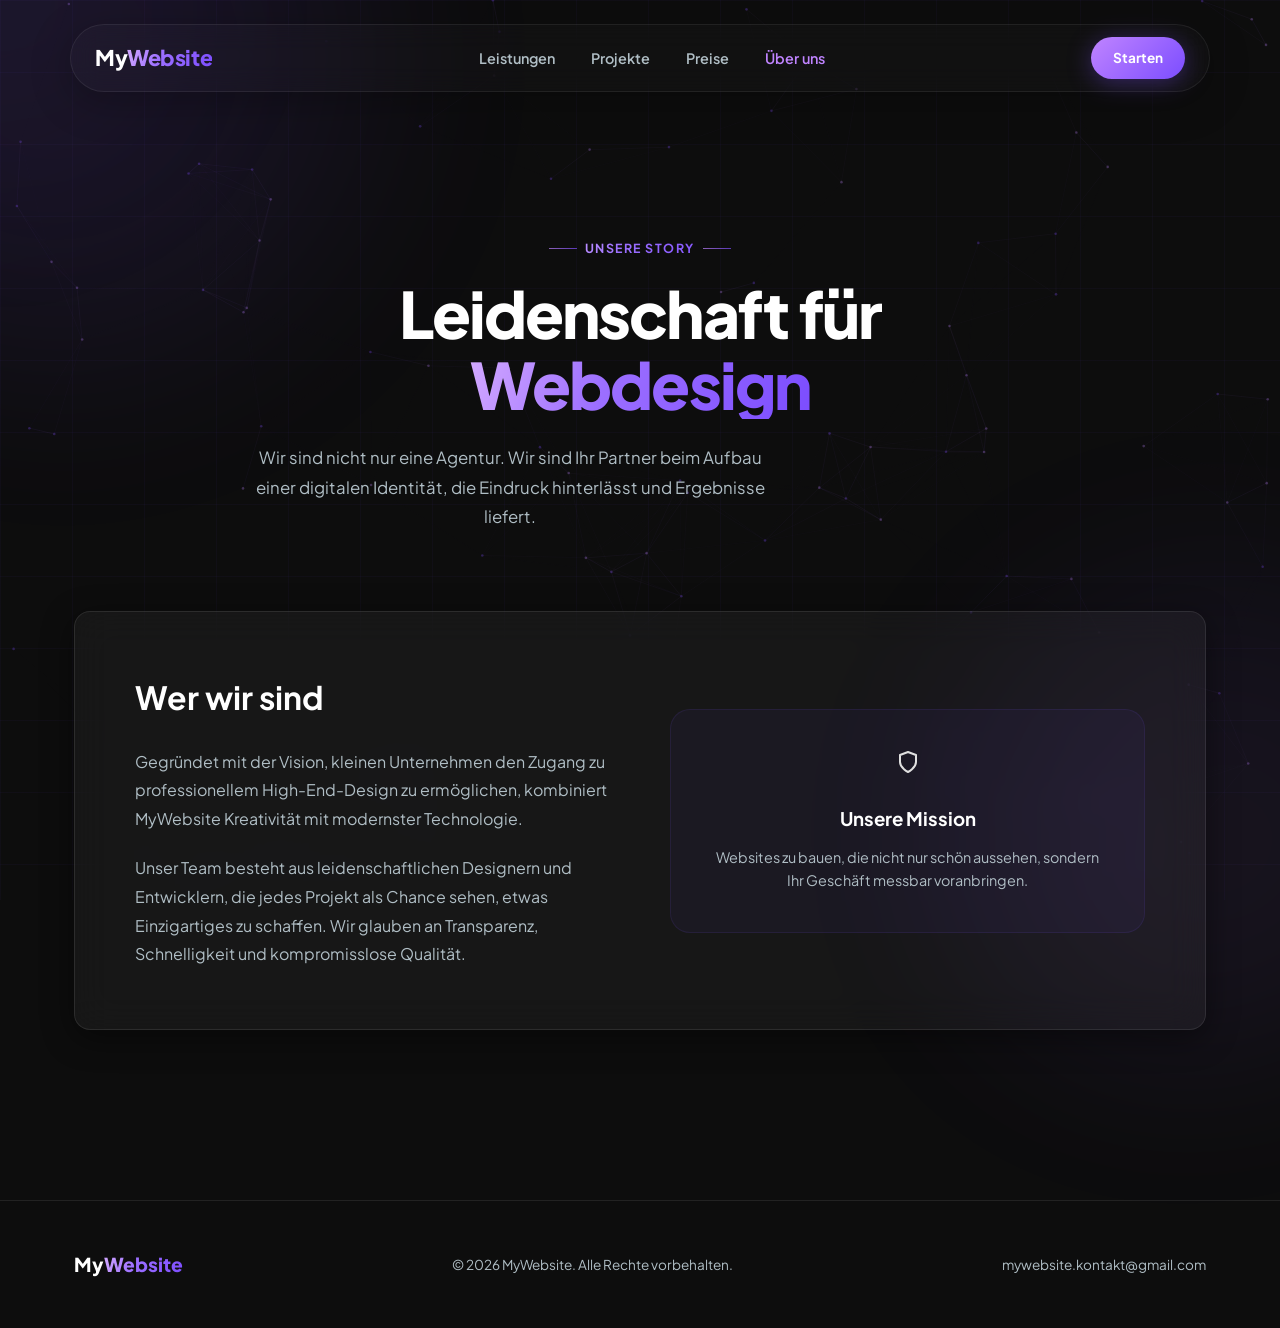
==== about.html @ 80b44d31 "Add files via upload" ====
<!DOCTYPE html>
<html lang="de">
<head>
  <meta charset="UTF-8" />
  <meta name="viewport" content="width=device-width, initial-scale=1.0" />
  <meta name="description" content="Erfahren Sie mehr über MyWebsite – Ihr Partner für professionelles Webdesign." />
  <title>About Us — MyWebsite</title>

  <!-- Fonts -->
  <link rel="preconnect" href="https://fonts.googleapis.com" />
  <link rel="preconnect" href="https://fonts.gstatic.com" crossorigin />

  <!-- Stylesheet (Same as main site) -->
  <link rel="stylesheet" href="css/style.css" />
</head>
<body class="subpage about-page">

  <!-- ── Ambient Background ──────────────────────────────── -->
  <canvas id="bgCanvas" aria-hidden="true"></canvas>
  <div class="bg-orb bg-orb-1" aria-hidden="true"></div>
  <div class="bg-orb bg-orb-2" aria-hidden="true"></div>
  <div class="bg-grid" aria-hidden="true"></div>
  <div class="mouse-glow" id="mouseGlow" aria-hidden="true"></div>

  <!-- ══════════════════════════════════════════════════════════
       NAVIGATION
       ══════════════════════════════════════════════════════════ -->
  <nav class="navbar" id="navbar">
    <div class="container">
      <a class="nav-logo" href="index.html">
        My<span>Website</span>
      </a>

      <ul class="nav-links" role="list">
        <li><a href="index.html#features">Leistungen</a></li>
        <li><a href="index.html#examples">Projekte</a></li>
        <li><a href="index.html#contact">Preise</a></li>
        <li><a href="about.html" style="color:var(--primary-light)">Über uns</a></li>
      </ul>

      <div class="nav-actions">
        <a class="btn btn-primary" href="index.html#contact">Starten</a>
        <button class="nav-hamburger" id="hamburger" aria-label="Menü öffnen">
          <span></span><span></span><span></span>
        </button>
      </div>
    </div>
  </nav>

  <!-- ══════════════════════════════════════════════════════════
       ABOUT HERO
       ══════════════════════════════════════════════════════════ -->
  <section class="section">
    <div class="container" style="padding-top: 120px;">
      
      <div class="reveal" style="max-width: 800px; margin: 0 auto; text-align: center; margin-bottom: 80px;">
        <div class="section-label">Unsere Story</div>
        <h1 class="hero-title">Leidenschaft für <span class="purple">Webdesign</span></h1>
        <p class="section-subtitle">
          Wir sind nicht nur eine Agentur. Wir sind Ihr Partner beim Aufbau einer 
          digitalen Identität, die Eindruck hinterlässt und Ergebnisse liefert.
        </p>
      </div>

      <div class="glass-card reveal reveal-delay-2" style="padding: 60px; margin-bottom: 60px;">
        <div style="display: grid; grid-template-columns: 1fr 1fr; gap: 60px; align-items: center;">
          <div>
            <h2 style="font-size: 2rem; margin-bottom: 24px; color: #fff;">Wer wir sind</h2>
            <p style="color: var(--secondary); line-height: 1.8; margin-bottom: 20px;">
              Gegründet mit der Vision, kleinen Unternehmen den Zugang zu professionellem High-End-Design zu ermöglichen, 
              kombiniert MyWebsite Kreativität mit modernster Technologie.
            </p>
            <p style="color: var(--secondary); line-height: 1.8;">
              Unser Team besteht aus leidenschaftlichen Designern und Entwicklern, die jedes Projekt als Chance sehen, 
              etwas Einzigartiges zu schaffen. Wir glauben an Transparenz, Schnelligkeit und kompromisslose Qualität.
            </p>
          </div>
          <div style="background: rgba(124,77,255,0.05); border: 1px solid rgba(124,77,255,0.1); border-radius: 20px; padding: 40px; text-align: center;">
             <div class="feature-icon" style="margin: 0 auto 24px auto;">
                <svg width="24" height="24" viewBox="0 0 24 24" fill="none" stroke="currentColor" stroke-width="2" stroke-linecap="round" stroke-linejoin="round">
                  <path d="M12 22s8-4 8-10V5l-8-3-8 3v7c0 6 8 10 8 10z"/>
                </svg>
             </div>
             <h3 style="color:#fff; margin-bottom: 12px;">Unsere Mission</h3>
             <p style="font-size: 0.9rem; color: var(--secondary);">Websites zu bauen, die nicht nur schön aussehen, sondern Ihr Geschäft messbar voranbringen.</p>
          </div>
        </div>
      </div>

    </div>
  </section>

  <!-- Footer -->
  <footer class="footer">
    <div class="container">
      <div class="footer-inner">
        <div class="footer-logo">My<span>Website</span></div>
        <p class="footer-center">&copy; 2026 MyWebsite. Alle Rechte vorbehalten.</p>
        <a class="footer-email" href="mailto:mywebsite.kontakt@gmail.com">
          mywebsite.kontakt@gmail.com
        </a>
      </div>
    </div>
  </footer>

  <script src="js/main.js"></script>
</body>
</html>
---- css/style.css ----
/* ============================================================
   MYWEBSITE — MAIN STYLESHEET
   Design System: Dark, Purple-gradient, Glassmorphism
   ============================================================ */

/* ---------- Google Fonts ---------- */
@import url('https://fonts.googleapis.com/css2?family=Plus+Jakarta+Sans:wght@300;400;500;600;700;800&display=swap');

/* ---------- CSS Custom Properties ---------- */
:root {
  --bg:            #0D0D0D;
  --text-on-bg:    #FFFFFF;
  --text-dim:      #B0BEC5;
  
  --primary:       #7C4DFF;
  --primary-light: #C084FF;
  --primary-mid:   #9C6FFF;
  --primary-dark:  #5B35CC;
  --primary-glow:  rgba(124,77,255,0.45);

  /* Gradient tokens */
  --grad-primary:  linear-gradient(135deg, #C084FF 0%, #7C4DFF 100%);
  --grad-text:     linear-gradient(110deg, #D4AAFF 0%, #9C6FFF 40%, #7C4DFF 100%);
  --grad-glow:     linear-gradient(135deg, rgba(192,132,255,0.18) 0%, rgba(124,77,255,0.10) 100%);

  --secondary:     #B0BEC5;
  --tertiary:      #E0E0E0;
  --glass-bg:      rgba(255,255,255,0.042);
  --glass-border:  rgba(255,255,255,0.09);
  --glass-hover:   rgba(255,255,255,0.07);
  --shadow:        0 8px 32px rgba(0,0,0,0.45);
  --radius:        16px;
  --radius-sm:     10px;
  --transition:    0.35s cubic-bezier(0.4, 0, 0.2, 1);
}




/* ---------- Reset & Base ---------- */
*, *::before, *::after { margin: 0; padding: 0; box-sizing: border-box; }

html { scroll-behavior: smooth; font-size: 16px; }

body {
  font-family: 'Plus Jakarta Sans', system-ui, -apple-system, sans-serif;
  background-color: var(--bg);
  color: var(--tertiary);
  overflow-x: hidden;
  line-height: 1.6;
}

img { max-width: 100%; display: block; }
a { text-decoration: none; color: inherit; }
ul { list-style: none; }

/* ---------- Scrollbar ---------- */
::-webkit-scrollbar { width: 6px; }
::-webkit-scrollbar-track { background: var(--bg); }
::-webkit-scrollbar-thumb {
  background: var(--grad-primary);
  border-radius: 99px;
}

/* ============================================================
   AMBIENT BACKGROUND LAYERS
   ============================================================ */

/* Canvas */
#bgCanvas {
  position: fixed;
  top: 0; left: 0;
  width: 100%; height: 100%;
  z-index: 0;
  pointer-events: none;
}

/* Drifting gradient orbs */
.bg-orb {
  position: fixed;
  border-radius: 50%;
  filter: blur(90px);
  pointer-events: none;
  z-index: 0;
  will-change: transform;
}

.bg-orb-1 {
  width: 680px; height: 680px;
  background: radial-gradient(circle at 40% 40%, #9C6FFF 0%, #7C4DFF 40%, transparent 70%);
  opacity: 0.09;
  top: -220px; left: -220px;
  animation: orb1 22s ease-in-out infinite alternate;
}

.bg-orb-2 {
  width: 560px; height: 560px;
  background: radial-gradient(circle at 60% 60%, #C084FF 0%, #7C4DFF 50%, transparent 75%);
  opacity: 0.07;
  bottom: -180px; right: -180px;
  animation: orb2 28s ease-in-out infinite alternate;
}

.bg-orb-3 {
  width: 420px; height: 420px;
  background: radial-gradient(circle, #7C4DFF 0%, transparent 70%);
  opacity: 0.06;
  top: 38%; left: 55%;
  animation: orb3 19s ease-in-out infinite alternate;
}

.bg-orb-4 {
  width: 300px; height: 300px;
  background: radial-gradient(circle, #C084FF 0%, transparent 70%);
  opacity: 0.05;
  top: 15%; right: 8%;
  animation: orb4 24s ease-in-out infinite alternate;
}

@keyframes orb1 {
  from { transform: translate(0, 0) scale(1); }
  to   { transform: translate(70px, 55px) scale(1.12); }
}
@keyframes orb2 {
  from { transform: translate(0, 0) scale(1); }
  to   { transform: translate(-60px, -45px) scale(1.08); }
}
@keyframes orb3 {
  from { transform: translate(0, 0) scale(0.95); }
  to   { transform: translate(-80px, 60px) scale(1.1); }
}
@keyframes orb4 {
  from { transform: translate(0, 0) scale(1); }
  to   { transform: translate(40px, 70px) scale(1.15); }
}

/* Subtle animated grid overlay */
.bg-grid {
  position: fixed;
  inset: 0;
  z-index: 0;
  pointer-events: none;
  background-image:
    linear-gradient(rgba(124,77,255,0.04) 1px, transparent 1px),
    linear-gradient(90deg, rgba(124,77,255,0.04) 1px, transparent 1px);
  background-size: 72px 72px;
  animation: grid-shift 40s linear infinite;
}

@keyframes grid-shift {
  from { background-position: 0 0; }
  to   { background-position: 72px 72px; }
}

/* Mouse spotlight glow following cursor */
.mouse-glow {
  position: fixed;
  top: 0; left: 0;
  width: 60vw; height: 60vw;
  max-width: 600px;
  max-height: 600px;
  background: radial-gradient(circle at center, rgba(124,77,255,0.06) 0%, transparent 70%);
  border-radius: 50%;
  pointer-events: none;
  z-index: 0;
  transform: translate(-50%, -50%);
  opacity: 0;
  transition: opacity 0.8s ease;
  will-change: transform;
  filter: blur(40px);
}

/* ============================================================
   GRADIENT TEXT UTILITY
   ============================================================ */
.grad-text {
  background: var(--grad-text);
  -webkit-background-clip: text;
  -webkit-text-fill-color: transparent;
  background-clip: text;
}

/* ============================================================
   LAYOUT UTILITIES
   ============================================================ */
.container {
  max-width: 1180px;
  margin: 0 auto;
  padding: 0 24px;
}

.section {
  position: relative;
  z-index: 1;
  padding: 110px 0;
}

.section-label {
  display: inline-flex;
  align-items: center;
  gap: 8px;
  font-size: 0.78rem;
  font-weight: 700;
  letter-spacing: 0.12em;
  text-transform: uppercase;
  background: var(--grad-text);
  -webkit-background-clip: text;
  -webkit-text-fill-color: transparent;
  background-clip: text;
  margin-bottom: 20px;
}

.section-label::before,
.section-label::after {
  content: '';
  display: block;
  width: 28px;
  height: 1px;
  background: var(--grad-primary);
  opacity: 0.7;
  /* Text-fill workaround for pseudo elements */
  -webkit-text-fill-color: initial;
}

.section-title {
  font-size: clamp(2.2rem, 5vw, 3.4rem);
  font-weight: 800;
  line-height: 1.1;
  letter-spacing: -0.03em; /* Tighter letter-spacing for modern look */
  color: var(--text-on-bg);
  margin-bottom: 16px;
}

.section-title span {
  background: var(--grad-text);
  -webkit-background-clip: text;
  -webkit-text-fill-color: transparent;
  background-clip: text;
}

.section-subtitle {
  font-size: 1.05rem;
  color: var(--secondary);
  max-width: 540px;
  line-height: 1.75;
}

/* ============================================================
   GLASSMORPHISM CARD
   ============================================================ */
.glass-card {
  background: var(--glass-bg);
  border: 1px solid var(--glass-border);
  border-radius: var(--radius);
  backdrop-filter: blur(18px);
  -webkit-backdrop-filter: blur(18px);
  box-shadow: var(--shadow);
  transition: background var(--transition), transform var(--transition), box-shadow var(--transition), border-color var(--transition);
}

.glass-card:hover {
  background: var(--glass-hover);
  transform: translateY(-5px);
  box-shadow: 0 20px 52px rgba(124,77,255,0.20);
  border-color: rgba(192,132,255,0.18);
}

/* ============================================================
   BUTTONS
   ============================================================ */
.btn {
  display: inline-flex;
  align-items: center;
  gap: 8px;
  padding: 14px 30px;
  border-radius: 50px;
  font-family: inherit;
  font-size: 0.95rem;
  font-weight: 700;
  cursor: pointer;
  border: none;
  transition: all var(--transition);
  white-space: nowrap;
  position: relative;
  overflow: hidden;
}

/* Shimmer pseudo-element on hover */
.btn::after {
  content: '';
  position: absolute;
  inset: 0;
  background: linear-gradient(120deg, transparent 30%, rgba(255,255,255,0.15) 50%, transparent 70%);
  transform: translateX(-100%);
  transition: transform 0.55s ease;
  border-radius: inherit;
}

.btn:hover::after { transform: translateX(100%); }

.btn-primary {
  background: var(--grad-primary);
  color: #fff;
  box-shadow: 0 4px 24px rgba(124,77,255,0.35);
}

.btn-primary:hover {
  background: linear-gradient(135deg, #D4AAFF 0%, #8f5fff 100%);
  transform: translateY(-2px) scale(1.03);
  box-shadow: 0 10px 38px rgba(124,77,255,0.55), 0 0 0 5px rgba(192,132,255,0.12);
}

.btn-secondary {
  background: transparent;
  color: var(--text-on-bg);
  border: 1.5px solid var(--glass-border);
}

.btn-secondary:hover {
  border-color: var(--primary-mid);
  color: var(--primary-light);
  transform: translateY(-2px) scale(1.03);
  box-shadow: 0 4px 24px rgba(124,77,255,0.18);
}

/* ============================================================
   NAVIGATION
   ============================================================ */
.navbar {
  position: fixed;
  top: 24px;
  left: 50%;
  transform: translateX(-50%);
  width: calc(100% - 40px);
  max-width: 1140px;
  z-index: 999;
  padding: 12px 0;
  transition: all 0.4s cubic-bezier(0.4, 0, 0.2, 1);
  
  /* Glassmorphism Effect - Extra transparent as requested */
  background: rgba(255, 255, 255, 0.02); 
  backdrop-filter: blur(14px);
  -webkit-backdrop-filter: blur(14px);
  
  /* Rounded Pill Shape */
  border: 1px solid rgba(255, 255, 255, 0.07);
  border-radius: 100px;
  
  /* Floating Shadow */
  box-shadow: 0 10px 40px rgba(0, 0, 0, 0.25);
}

.navbar.scrolled {
  top: 12px;
  padding: 10px 0;
  background: rgba(255, 255, 255, 0.045);
  border-color: rgba(255, 255, 255, 0.12);
  box-shadow: 0 15px 50px rgba(0, 0, 0, 0.4);
}

.navbar .container {
  display: flex;
  align-items: center;
  justify-content: space-between;
}

.nav-logo {
  font-size: 1.35rem;
  font-weight: 900;
  color: var(--text-on-bg);
  letter-spacing: -0.02em;
}

.nav-logo span {
  background: var(--grad-text);
  -webkit-background-clip: text;
  -webkit-text-fill-color: transparent;
  background-clip: text;
}

.nav-links {
  display: flex;
  align-items: center;
  gap: 36px;
}

.nav-links a {
  font-size: 0.9rem;
  font-weight: 600;
  color: var(--secondary);
  transition: color var(--transition);
  position: relative;
}

.nav-links a::after {
  content: '';
  position: absolute;
  bottom: -3px; left: 0;
  width: 0; height: 1.5px;
  background: var(--grad-primary);
  transition: width var(--transition);
  border-radius: 99px;
}

.nav-links a:hover { color: var(--text-on-bg); }
.nav-links a:hover::after { width: 100%; }

.nav-actions { display: flex; align-items: center; gap: 12px; }

/* Compact button for navbar */
.navbar .btn {
  padding: 10px 22px;
  font-size: 0.85rem;
}

/* Hamburger */
.nav-hamburger {
  display: none;
  flex-direction: column;
  gap: 5px;
  cursor: pointer;
  background: none;
  border: none;
  padding: 4px;
}

.nav-hamburger span {
  display: block;
  width: 24px;
  height: 2px;
  background: var(--text-on-bg);
  border-radius: 2px;
  transition: all var(--transition);
}

.nav-hamburger.open span:nth-child(1) { transform: translateY(7px) rotate(45deg); }
.nav-hamburger.open span:nth-child(2) { opacity: 0; }
.nav-hamburger.open span:nth-child(3) { transform: translateY(-7px) rotate(-45deg); }

/* Mobile menu */
.mobile-menu {
  display: none;
  position: fixed;
  top: 0; left: 0;
  width: 100%; height: 100%;
  background: rgba(13,13,13,0.97);
  backdrop-filter: blur(24px);
  z-index: 998;
  flex-direction: column;
  align-items: center;
  justify-content: center;
  gap: 36px;
  opacity: 0;
  transform: translateY(-10px);
  transition: opacity var(--transition), transform var(--transition);
}

.mobile-menu.open {
  display: flex;
  opacity: 1;
  transform: translateY(0);
}

.mobile-menu a {
  font-size: 1.6rem;
  font-weight: 800;
  color: #fff;
  transition: color var(--transition);
}

.mobile-menu a:hover { color: var(--primary-light); }

/* ============================================================
   HERO SECTION
   ============================================================ */
.hero {
  min-height: 100vh;
  display: flex;
  align-items: center;
  position: relative;
  overflow: hidden;
  padding-top: 100px;
}

/* Animated radial glow */
.hero-glow {
  position: absolute;
  top: 50%; left: 50%;
  transform: translate(-50%, -50%);
  width: 780px; height: 780px;
  background: radial-gradient(circle,
    rgba(192,132,255,0.14) 0%,
    rgba(124,77,255,0.10) 35%,
    transparent 70%);
  border-radius: 50%;
  pointer-events: none;
  animation: glow-pulse 7s ease-in-out infinite alternate;
}

@keyframes glow-pulse {
  from { opacity: 0.55; transform: translate(-50%,-50%) scale(0.92); }
  to   { opacity: 1;    transform: translate(-50%,-50%) scale(1.06); }
}

.hero-inner {
  display: grid;
  grid-template-columns: 1fr 1fr;
  gap: 60px;
  align-items: center;
  width: 100%;
}

/* Badge */
.hero-badge {
  display: inline-flex;
  align-items: center;
  gap: 8px;
  padding: 7px 18px;
  border-radius: 50px;
  border: 1px solid rgba(192,132,255,0.35);
  background: linear-gradient(135deg, rgba(192,132,255,0.10) 0%, rgba(124,77,255,0.06) 100%);
  font-size: 0.8rem;
  font-weight: 700;
  letter-spacing: 0.06em;
  margin-bottom: 28px;
  background-clip: padding-box;
  /* gradient text in badge */
  color: var(--primary-mid);
  background: linear-gradient(135deg, rgba(192,132,255,0.1) 0%, rgba(124,77,255,0.06) 100%);
}

.hero-badge-text {
  background: var(--grad-text);
  -webkit-background-clip: text;
  -webkit-text-fill-color: transparent;
  background-clip: text;
}

.hero-title {
  font-size: clamp(2.6rem, 5vw, 4rem);
  font-weight: 900;
  line-height: 1.1;
  color: var(--text-on-bg);
  margin-bottom: 24px;
  letter-spacing: -0.03em;
}

.hero-title .purple {
  background: var(--grad-text);
  -webkit-background-clip: text;
  -webkit-text-fill-color: transparent;
  background-clip: text;
  display: inline-block;
}

.hero-subtitle {
  font-size: 1.1rem;
  color: var(--secondary);
  line-height: 1.75;
  margin-bottom: 40px;
  max-width: 480px;
}

.hero-actions {
  display: flex;
  gap: 14px;
  flex-wrap: wrap;
}

/* Floating UI Mockup */
.hero-visual {
  position: relative;
  display: flex;
  justify-content: center;
  align-items: center;
}

.hero-mockup {
  width: 100%;
  max-width: 440px;
  border-radius: var(--radius);
  background: rgba(255,255,255,0.04);
  border: 1px solid rgba(192,132,255,0.18);
  backdrop-filter: blur(20px);
  box-shadow: 0 20px 60px rgba(0,0,0,0.5), 0 0 0 1px rgba(124,77,255,0.15);
  overflow: hidden;
  animation: float 8s ease-in-out infinite;
}

@keyframes float {
  0%, 100% { transform: translateY(0px) rotate(0deg); }
  33%       { transform: translateY(-10px) rotate(0.5deg); }
  66%       { transform: translateY(-5px) rotate(-0.5deg); }
}

.mockup-bar {
  display: flex;
  align-items: center;
  gap: 8px;
  padding: 12px 18px;
  border-bottom: 1px solid rgba(255,255,255,0.08);
  background: rgba(255,255,255,0.03);
}

.mockup-dot { width: 10px; height: 10px; border-radius: 50%; }
.mockup-dot:nth-child(1) { background: #FF5F57; }
.mockup-dot:nth-child(2) { background: #FEBC2E; }
.mockup-dot:nth-child(3) { background: #28C840; }

.mockup-url {
  flex: 1;
  background: rgba(255,255,255,0.05);
  border: 1px solid rgba(255,255,255,0.08);
  border-radius: 6px;
  padding: 5px 12px;
  font-size: 0.72rem;
  color: var(--secondary);
  text-align: center;
  margin-left: 8px;
}

.mockup-body { padding: 24px; }

.mockup-hero-bar {
  width: 60%; height: 14px;
  border-radius: 99px;
  background: var(--grad-primary);
  margin-bottom: 12px;
}

.mockup-sub-bar {
  width: 85%; height: 8px;
  border-radius: 99px;
  background: rgba(255,255,255,0.08);
  margin-bottom: 6px;
}

.mockup-sub-bar.short { width: 55%; }

.mockup-cards {
  display: grid;
  grid-template-columns: 1fr 1fr;
  gap: 10px;
  margin-top: 20px;
}

.mockup-card-item {
  border-radius: 10px;
  background: rgba(124,77,255,0.1);
  border: 1px solid rgba(192,132,255,0.18);
  height: 64px;
  display: flex;
  align-items: center;
  justify-content: center;
}

.mockup-card-item .mini-icon {
  width: 28px; height: 28px;
  border-radius: 8px;
  background: var(--grad-primary);
  opacity: 0.7;
}

.mockup-btn-row { margin-top: 18px; display: flex; gap: 8px; }

.mockup-btn-pill {
  height: 30px;
  border-radius: 99px;
  background: var(--grad-primary);
  width: 100px;
}

.mockup-btn-pill.outline {
  background: transparent;
  border: 1px solid rgba(192,132,255,0.25);
  width: 80px;
}

/* Scroll indicator */
.scroll-indicator {
  position: absolute;
  bottom: 36px;
  left: 50%;
  transform: translateX(-50%);
  display: flex;
  flex-direction: column;
  align-items: center;
  gap: 6px;
  color: var(--secondary);
  font-size: 0.72rem;
  font-weight: 600;
  letter-spacing: 0.1em;
  text-transform: uppercase;
  opacity: 0.5;
  animation: bob 2.5s ease-in-out infinite;
}

@keyframes bob {
  0%, 100% { transform: translateX(-50%) translateY(0); }
  50%       { transform: translateX(-50%) translateY(7px); }
}

/* ============================================================
   FEATURES (What We Do)
   ============================================================ */
.features {
  position: relative;
  /* Masking creates a perfect feather at top and bottom of background effects */
  -webkit-mask-image: linear-gradient(to bottom, transparent, black 15%, black 85%, transparent);
  mask-image: linear-gradient(to bottom, transparent, black 15%, black 85%, transparent);
  padding: 120px 0;
}

.features::before {
  content: '';
  position: absolute;
  inset: -100px 0; /* Bleed out to ensure no clipping */
  z-index: -1;
  opacity: 0;
  transition: opacity 1.2s cubic-bezier(0.4, 0, 0.2, 1);
  pointer-events: none;
}

.features.state-manual::before {
  opacity: 1;
  background: radial-gradient(circle at 50% 100%, rgba(255,95,87,0.07) 0%, transparent 80%);
}

.features.state-autopilot::before {
  opacity: 1;
  background: radial-gradient(circle at 50% 100%, rgba(124,77,255,0.12) 0%, transparent 80%);
}

/* Solutions Section Header & Toggle */
.toggle-main-heading {
  display: flex;
  align-items: center;
  justify-content: center;
  gap: 24px;
  margin-top: 20px;
  font-size: clamp(1.8rem, 5vw, 3.2rem);
  font-weight: 900;
  line-height: 1.1;
  color: var(--text-on-bg);
}

.toggle-label-text {
  transition: all var(--transition);
  opacity: 0.35;
}

.toggle-label-text.active {
  opacity: 1;
}

.toggle-main-heading .autopilot-label.active {
  background: var(--grad-text);
  -webkit-background-clip: text;
  -webkit-text-fill-color: transparent;
  background-clip: text;
  filter: drop-shadow(0 0 15px rgba(192,132,255,0.5));
}

/* Nexus Switch Style */
.nexus-switch {
  position: relative;
  display: inline-block;
  width: 90px;
  height: 46px;
  flex-shrink: 0;
}

.nexus-switch input { opacity: 0; width: 0; height: 0; }

.nexus-slider {
  position: absolute;
  cursor: pointer;
  inset: 0;
  background: rgba(255,255,255,0.05);
  border: 1px solid rgba(255,255,255,0.1);
  transition: .4s cubic-bezier(0.4, 0, 0.2, 1);
  border-radius: 50px;
  backdrop-filter: blur(5px);
}

.nexus-slider:before {
  position: absolute;
  content: "";
  height: 36px;
  width: 36px;
  left: 4px;
  top: 4px;
  background: var(--grad-primary);
  transition: .5s cubic-bezier(0.68, -0.6, 0.32, 1.6); /* Bouncier & smoother */
  border-radius: 50%;
  box-shadow: 0 0 20px rgba(124,77,255,0.45);
}

input:checked + .nexus-slider {
  background: rgba(124,77,255,0.15);
  border-color: var(--primary-mid);
}

input:checked + .nexus-slider:before {
  transform: translateX(44px);
}

/* Solutions List */
.solutions-container {
  max-width: 860px;
  margin: 64px auto 0;
  position: relative;
  min-height: 480px;
}

.solutions-set {
  display: flex;
  flex-direction: column;
  gap: 16px;
  width: 100%;
}

.solution-item {
  display: flex;
  align-items: center;
  gap: 28px;
  padding: 24px 32px;
  text-align: left;
  border-radius: 20px;
  transition: all 0.6s cubic-bezier(0.34, 1.56, 0.64, 1);
  will-change: transform, opacity, filter;
}

/* Staggered entry from right or left depending on state */
.solutions-set .solution-item:nth-child(1) { transition-delay: 0.05s; }
.solutions-set .solution-item:nth-child(2) { transition-delay: 0.15s; }
.solutions-set .solution-item:nth-child(3) { transition-delay: 0.25s; }

.solution-set-hidden {
  position: absolute;
  top: 0; left: 0;
  opacity: 0;
  pointer-events: none;
  visibility: hidden;
}

.solution-set-hidden .solution-item {
  opacity: 0;
  transform: translateY(15px) scale(0.96);
  filter: blur(10px);
}

.solution-status {
  width: 110px;
  font-size: 0.72rem;
  font-weight: 800;
  text-transform: uppercase;
  letter-spacing: 0.1em;
  flex-shrink: 0;
}

.status-pending { color: #FF5F57; opacity: 0.8; }
.status-complete { 
  color: #28C840; 
  display: flex;
  align-items: center;
  gap: 6px;
}
.status-complete::before {
  content: '✓';
  font-size: 1rem;
}

.solution-info { flex: 1; }

.solution-item-title { 
  font-size: 1.15rem; 
  font-weight: 800;
  color: #fff; 
  margin-bottom: 6px; 
}

.solution-item-desc { 
  font-size: 0.9rem; 
  color: var(--secondary); 
  line-height: 1.6; 
}

.solution-tag {
  font-size: 0.7rem;
  font-weight: 800;
  padding: 6px 14px;
  border-radius: 50px;
  background: rgba(255,255,255,0.06);
  color: var(--secondary);
  text-transform: uppercase;
  letter-spacing: 0.05em;
}

.tag-success {
  background: rgba(40, 200, 64, 0.12);
  color: #28C840;
  border: 1px solid rgba(40, 200, 64, 0.15);
}

.solution-item.highlight {
  border-color: rgba(124,77,255,0.22);
}

.solution-item.highlight:hover {
  border-color: var(--primary-mid);
  transform: translateX(8px);
  background: rgba(124,77,255,0.06);
}

/* Minimalist Full-Page Confetti */
.confetti-piece-full {
  position: fixed;
  width: 3px; height: 14px;
  background: var(--primary-light);
  border-radius: 4px;
  pointer-events: none;
  z-index: 10001;
  opacity: 0;
  will-change: transform, opacity;
  top: -20px;
}

@keyframes confetti-fall {
  0% { transform: translateY(0) rotate(0deg); opacity: 0; }
  15% { opacity: 1; }
  85% { opacity: 1; }
  100% { transform: translate(var(--dx), 105vh) rotate(var(--dr)); opacity: 0; }
}

@media (max-width: 768px) {
  .toggle-main-heading { gap: 16px; }
  .solution-item { flex-direction: column; align-items: flex-start; gap: 16px; padding: 24px; }
  .solution-status { width: auto; }
  .solution-item.highlight:hover { transform: translateY(-5px); }
}

.feature-card:hover .feature-icon {
  background: linear-gradient(135deg, rgba(192,132,255,0.28) 0%, rgba(124,77,255,0.18) 100%);
  transform: scale(1.1);
  box-shadow: 0 0 22px rgba(124,77,255,0.30);
  color: #fff;
}

.feature-card:hover .feature-icon svg {
  filter: drop-shadow(0 0 6px rgba(192,132,255,0.6));
}

.feature-title {
  font-size: 1.05rem;
  font-weight: 800;
  color: var(--text-on-bg);
}

.feature-desc {
  font-size: 0.88rem;
  color: var(--secondary);
  line-height: 1.7;
}

/* ============================================================
   EXAMPLES SECTION
   ============================================================ */
.examples-header {
  display: flex;
  align-items: flex-end;
  justify-content: space-between;
  margin-bottom: 48px;
  gap: 24px;
  flex-wrap: wrap;
}

.browser-window {
  border-radius: var(--radius);
  overflow: hidden;
  border: 1px solid rgba(192,132,255,0.12);
  box-shadow: 0 24px 80px rgba(0,0,0,0.6), 0 0 0 1px rgba(124,77,255,0.10);
  background: #111;
}

.browser-chrome {
  display: flex;
  align-items: center;
  gap: 8px;
  padding: 13px 18px;
  background: rgba(255,255,255,0.04);
  border-bottom: 1px solid rgba(255,255,255,0.07);
}

.browser-dot { width: 11px; height: 11px; border-radius: 50%; flex-shrink: 0; }
.browser-dot.red    { background: #FF5F57; }
.browser-dot.yellow { background: #FEBC2E; }
.browser-dot.green  { background: #28C840; }

.browser-url {
  flex: 1;
  background: rgba(255,255,255,0.06);
  border: 1px solid rgba(255,255,255,0.09);
  border-radius: 8px;
  padding: 5px 14px;
  font-size: 0.76rem;
  color: var(--secondary);
  display: flex;
  align-items: center;
  gap: 6px;
  margin: 0 12px;
}

.browser-url svg { opacity: 0.5; }

.browser-actions { display: flex; gap: 10px; opacity: 0.6; }

.browser-actions button {
  background: none;
  border: none;
  font-size: 0.82rem;
  color: var(--secondary);
  cursor: pointer;
  padding: 2px 5px;
  border-radius: 4px;
  transition: color var(--transition), background var(--transition), opacity var(--transition);
  line-height: 1;
}

.browser-actions button:hover {
  color: #fff;
  background: rgba(255,255,255,0.08);
}

/* ── FULLSCREEN MODE ─────────────────────────────────────── */
body.browser-fullscreen {
  overflow: hidden;
}

/* Dim backdrop behind fullscreen window */
body.browser-fullscreen::before {
  content: '';
  position: fixed;
  inset: 0;
  background: rgba(0,0,0,0.75);
  backdrop-filter: blur(6px);
  z-index: 9990;
}

/* Expand the browser window to full viewport */
body.browser-fullscreen .browser-window {
  position: fixed;
  inset: 20px;                         /* 20px margin all around */
  z-index: 9991;
  border-radius: var(--radius);
  display: flex;
  flex-direction: column;
  box-shadow: 0 32px 100px rgba(0,0,0,0.8), 0 0 0 1px rgba(192,132,255,0.2);
  animation: fs-in 0.28s cubic-bezier(0.34, 1.56, 0.64, 1);
}

@keyframes fs-in {
  from { transform: scale(0.96); opacity: 0.6; }
  to   { transform: scale(1);    opacity: 1; }
}

/* Stretch browser body to fill remaining space */
body.browser-fullscreen .browser-body {
  flex: 1;
  height: auto !important;
}

/* Show/hide the right buttons */
body.browser-fullscreen #browserFullscreen { display: none !important; }
body.browser-fullscreen #browserClose      { display: block !important; }
#browserClose { color: #ff7070 !important; }

.browser-body {
  height: 520px;
  overflow: hidden;
  position: relative;
  background: #0a0a0a;
  /* Disable interaction when parent says so (during fast scroll) */
  pointer-events: auto;
}

/* Overlay to prevent scroll hijacking — Show pointer everywhere */
.browser-interaction-overlay {
  position: absolute;
  inset: 0;
  z-index: 5;
  cursor: pointer; /* Hand cursor signals clickability */
  transition: opacity 0.3s ease;
  pointer-events: auto;
}

body.is-scrolling .browser-interaction-overlay {
  display: block !important;
  opacity: 1 !important;
}

.browser-body.active .browser-interaction-overlay {
  display: none;
}

/* Hint that appears to explain click-to-activate — Premium Frosted Glass Look */
.interaction-hint {
  position: absolute;
  top: 50%; left: 50%;
  transform: translate(-50%, -50%) scale(0.9);
  /* Glassmorphism: even more transparent */
  background: linear-gradient(135deg, rgba(255,255,255,0.05) 0%, rgba(255,255,255,0.1) 100%);
  color: #fff;
  padding: 14px 32px;
  border-radius: 40px;
  font-size: 0.9rem;
  font-weight: 700;
  letter-spacing: 0.5px;
  opacity: 1; /* Always visible when inactive */
  pointer-events: none; /* Let clicks pass through to the overlay */
  
  /* Key glassmorphism ingredients */
  backdrop-filter: blur(12px);
  -webkit-backdrop-filter: blur(12px);
  border: 1px solid rgba(255,255,255,0.12);
  
  transition: transform 0.45s cubic-bezier(0.34, 1.56, 0.64, 1), box-shadow 0.4s ease, background 0.3s ease, border-color 0.3s ease;
  box-shadow: 0 10px 30px rgba(0,0,0,0.2);
  white-space: nowrap;
  z-index: 10;
}

/* Trigger the 'glow and grow' animation when hovering anywhere in the browser area */
.browser-body:not(.active):hover .interaction-hint {
  transform: translate(-50%, -50%) scale(1.08);
  background: linear-gradient(135deg, rgba(124,77,255,0.3) 0%, rgba(192,132,255,0.3) 100%);
  border-color: rgba(255,255,255,0.35);
  box-shadow: 0 20px 60px rgba(124,77,255,0.4), 0 0 35px rgba(192,132,255,0.3);
}

/* Scale wrapper: always 1440px wide, scaled down by JS to fit the container */
.iframe-scale-wrap {
  width: 1440px;
  height: 960px;          /* tall enough to fill scaled container */
  transform-origin: top left;
  position: absolute;
  top: 0; left: 0;
  /* JS writes transform: scale(X) here at runtime */
}

.iframe-scale-wrap iframe {
  width: 100%;
  height: 100%;
  border: none;
  display: block;
}

.placeholder-screen {
  width: 100%; height: 100%;
  display: flex;
  flex-direction: column;
  align-items: center;
  justify-content: center;
  gap: 16px;
  background: linear-gradient(135deg, #0d0d19 0%, #0D0D0D 100%);
  color: var(--secondary);
}

.placeholder-screen .ph-icon {
  opacity: 0.25;
  color: var(--primary-light);
}

.placeholder-screen .ph-icon svg {
  width: 56px; height: 56px;
  stroke: currentColor;
}

.placeholder-screen p { font-size: 0.9rem; opacity: 0.5; font-weight: 600; }

/* iFrame blocked fallback */
.iframe-blocked {
  display: none;
  position: absolute;
  inset: 0;
  width: 1440px;
  height: 960px;
  background: linear-gradient(135deg, #0d0d19 0%, #0D0D0D 100%);
  align-items: center;
  justify-content: center;
  z-index: 2;
}

.iframe-blocked.visible { display: flex; }

.iframe-blocked-inner {
  display: flex;
  flex-direction: column;
  align-items: center;
  text-align: center;
  padding: 32px;
}

/* ============================================================
   CONTACT SECTION
   ============================================================ */
.contact {
  background: linear-gradient(180deg, transparent, rgba(124,77,255,0.04) 50%, transparent);
}

.contact-inner {
  display: grid;
  grid-template-columns: 1fr 1.4fr;
  gap: 80px;
  align-items: center;
}

.contact-extras {
  margin-top: 36px;
  display: flex;
  flex-direction: column;
  gap: 16px;
}

.contact-extra-item {
  display: flex;
  align-items: center;
  gap: 14px;
  font-size: 0.9rem;
  color: var(--secondary);
}

.contact-extra-icon {
  width: 40px; height: 40px;
  border-radius: 10px;
  background: linear-gradient(135deg, rgba(192,132,255,0.12) 0%, rgba(124,77,255,0.08) 100%);
  border: 1px solid rgba(192,132,255,0.2);
  display: flex;
  align-items: center;
  justify-content: center;
  flex-shrink: 0;
  color: var(--primary-light);
  transition: background var(--transition), box-shadow var(--transition), color var(--transition);
}

.contact-extra-icon svg {
  width: 17px; height: 17px;
  stroke: currentColor;
}

.contact-extra-item:hover .contact-extra-icon {
  background: linear-gradient(135deg, rgba(192,132,255,0.22) 0%, rgba(124,77,255,0.14) 100%);
  box-shadow: 0 0 18px rgba(124,77,255,0.25);
  color: #fff;
}

/* Form */
.contact-form-wrap { padding: 40px; }

.form-group { margin-bottom: 20px; }

.form-label {
  display: block;
  font-size: 0.82rem;
  font-weight: 700;
  color: var(--tertiary);
  margin-bottom: 8px;
  letter-spacing: 0.04em;
}

.form-control {
  width: 100%;
  padding: 14px 18px;
  background: var(--glass-bg);
  border: 1px solid var(--glass-border);
  border-radius: var(--radius-sm);
  color: var(--text-on-bg);
  font-family: inherit;
  font-size: 0.95rem;
  transition: border-color var(--transition), box-shadow var(--transition), background var(--transition);
  outline: none;
  -webkit-appearance: none;
  appearance: none;
}

.form-control:focus {
  border-color: var(--primary-mid);
  background: rgba(124,77,255,0.06);
  box-shadow: 0 0 0 3px rgba(124,77,255,0.15);
}

.form-control::placeholder { color: rgba(176,190,197,0.45); }

select.form-control {
  cursor: pointer;
  background-image: url("data:image/svg+xml,%3Csvg xmlns='http://www.w3.org/2000/svg' width='12' height='8' viewBox='0 0 12 8'%3E%3Cpath d='M1 1l5 5 5-5' stroke='%23B0BEC5' stroke-width='1.5' fill='none' stroke-linecap='round'/%3E%3C/svg%3E");
  background-repeat: no-repeat;
  background-position: right 16px center;
  padding-right: 40px;
}

select.form-control option { background: #1a1a2e; color: #fff; }

textarea.form-control {
  resize: vertical;
  min-height: 130px;
  line-height: 1.6;
}

.form-submit { width: 100%; justify-content: center; margin-top: 8px; }

/* Toast */
.toast {
  position: fixed;
  bottom: 36px; right: 36px;
  z-index: 9999;
  padding: 18px 28px;
  border-radius: var(--radius);
  background: rgba(18,12,36,0.92);
  border: 1px solid rgba(192,132,255,0.35);
  backdrop-filter: blur(24px);
  box-shadow: 0 8px 40px rgba(0,0,0,0.5);
  display: flex;
  align-items: center;
  gap: 12px;
  font-size: 0.9rem;
  font-weight: 600;
  color: #fff;
  transform: translateY(90px);
  opacity: 0;
  transition: transform 0.48s cubic-bezier(0.34,1.56,0.64,1), opacity 0.35s ease;
  max-width: 360px;
}

.toast.show { transform: translateY(0); opacity: 1; }
.toast-icon { font-size: 1.4rem; }

/* ============================================================
   FOOTER
   ============================================================ */
.footer {
  position: relative;
  z-index: 1;
  padding: 48px 0;
  border-top: 1px solid var(--glass-border);
}

.footer-inner {
  display: flex;
  align-items: center;
  justify-content: space-between;
  flex-wrap: wrap;
  gap: 16px;
}

.footer-logo {
  font-size: 1.2rem;
  font-weight: 900;
  color: var(--text-on-bg);
}

.footer-logo span {
  background: var(--grad-text);
  -webkit-background-clip: text;
  -webkit-text-fill-color: transparent;
  background-clip: text;
}

.footer-center { font-size: 0.85rem; color: var(--secondary); }

.footer-email {
  display: flex;
  align-items: center;
  gap: 8px;
  font-size: 0.85rem;
  color: var(--secondary);
  transition: color var(--transition);
}

.footer-email:hover { color: var(--primary-light); }

/* ============================================================
   SCROLL REVEAL
   ============================================================ */
.reveal {
  opacity: 0;
  transform: translateY(40px);
  transition: opacity 0.72s cubic-bezier(0.4,0,0.2,1), transform 0.72s cubic-bezier(0.4,0,0.2,1);
}

.reveal.visible { opacity: 1; transform: translateY(0); }

.reveal-delay-1 { transition-delay: 0.10s; }
.reveal-delay-2 { transition-delay: 0.20s; }
.reveal-delay-3 { transition-delay: 0.30s; }
.reveal-delay-4 { transition-delay: 0.40s; }
.reveal-delay-5 { transition-delay: 0.50s; }
.reveal-delay-6 { transition-delay: 0.60s; }

/* ============================================================
   RESPONSIVE
   ============================================================ */
@media (max-width: 1024px) {
  .features-grid { grid-template-columns: repeat(2, 1fr); }
  .hero-inner { gap: 40px; }
}

@media (max-width: 768px) {
  .nav-links, .nav-actions .btn { display: none; }
  .nav-hamburger { display: flex; margin-right: 12px; }

  /* Navbar mobile adjustment */
  .navbar {
    top: 15px;
    width: calc(100% - 24px);
    padding: 8px 0;
  }

  .hero-inner { grid-template-columns: 1fr; text-align: center; }
  .hero-visual { display: none; }
  .hero-actions { justify-content: center; }
  .hero-badge { margin: 0 auto 28px; }
  .hero-subtitle { margin: 0 auto 40px; }

  .features-grid { grid-template-columns: 1fr; }

  .contact-inner { grid-template-columns: 1fr; gap: 40px; }
  .contact-form-wrap { padding: 28px 22px; }

  .examples-header { flex-direction: column; align-items: flex-start; }

  .footer-inner { flex-direction: column; align-items: center; text-align: center; }

  .section { padding: 72px 0; }

  .toast { bottom: 20px; right: 20px; left: 20px; max-width: unset; }

  .bg-orb-1 { width: 380px; height: 380px; }
  .bg-orb-2 { width: 300px; height: 300px; }
  .bg-orb-3, .bg-orb-4 { display: none; }
}

@media (max-width: 480px) {
  .hero-title { font-size: 2.2rem; }
  .hero-actions { flex-direction: column; align-items: center; }
  .btn { width: 100%; justify-content: center; }
}
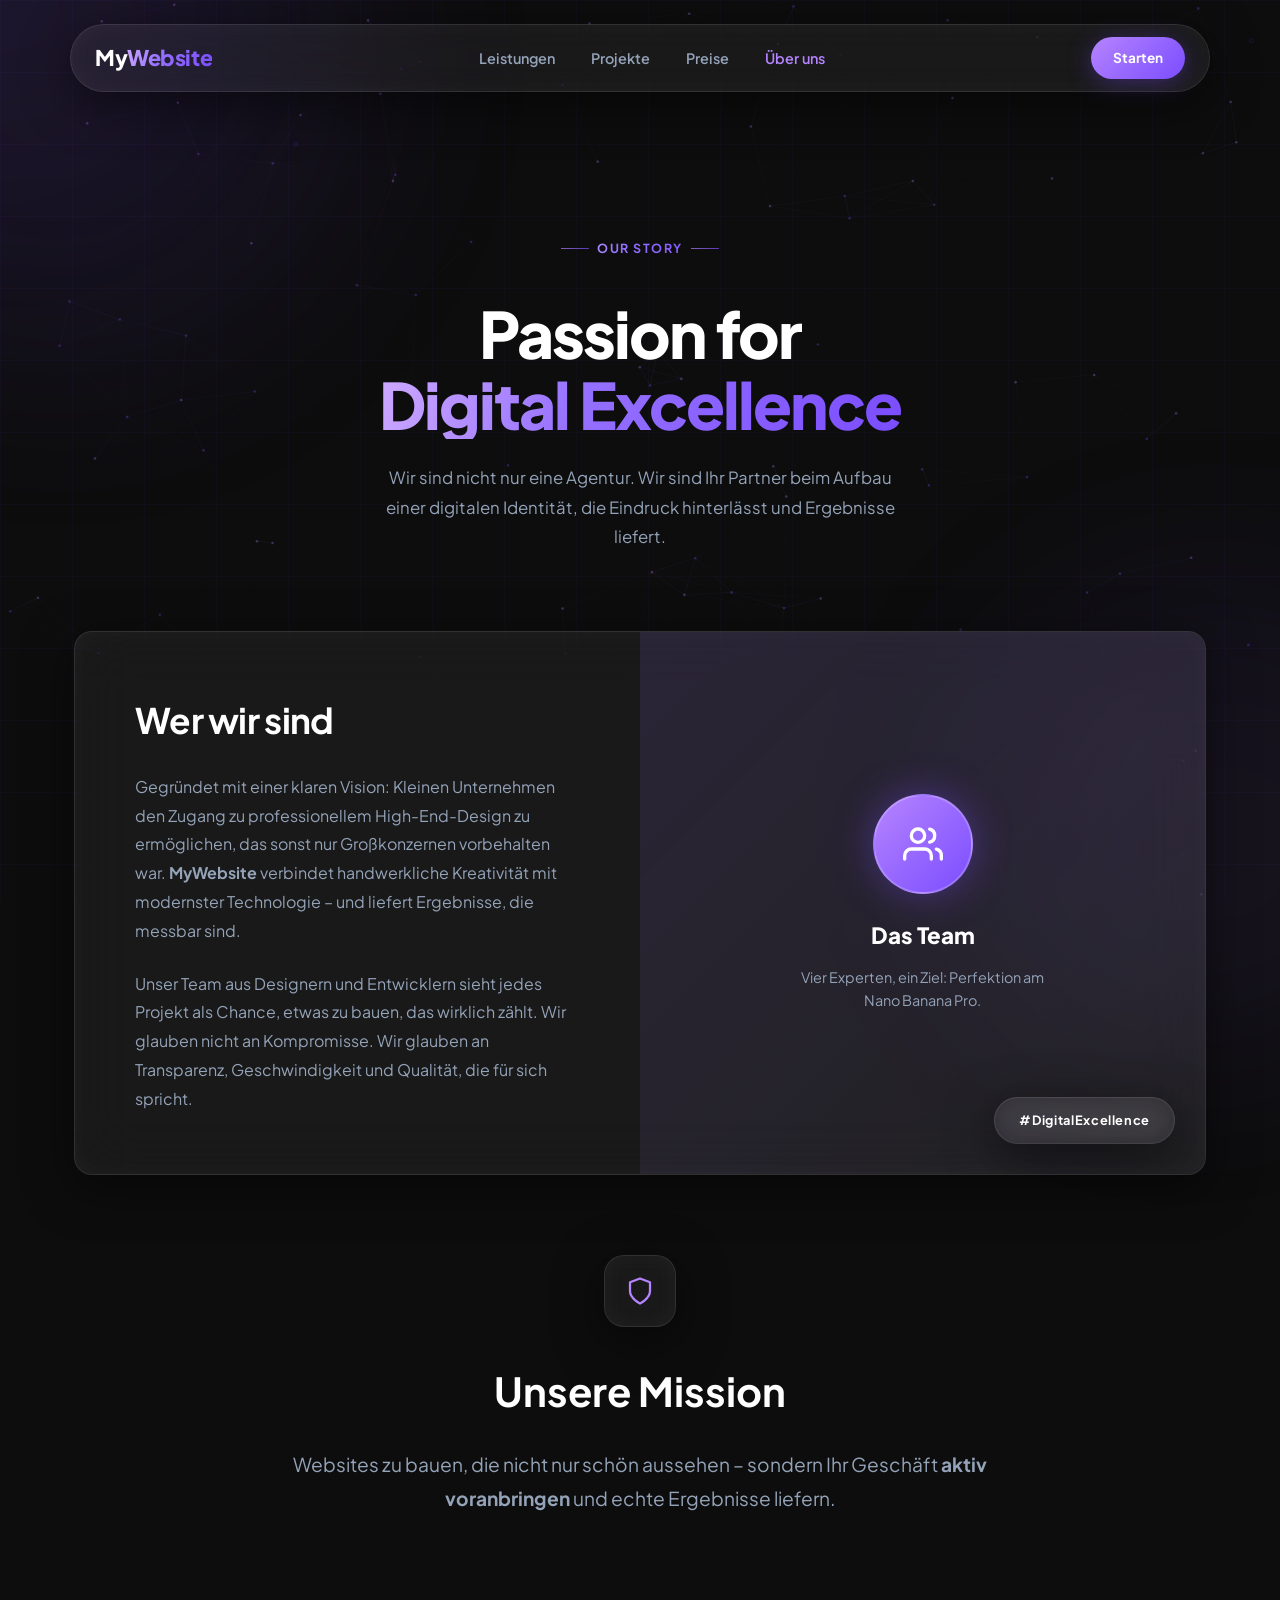
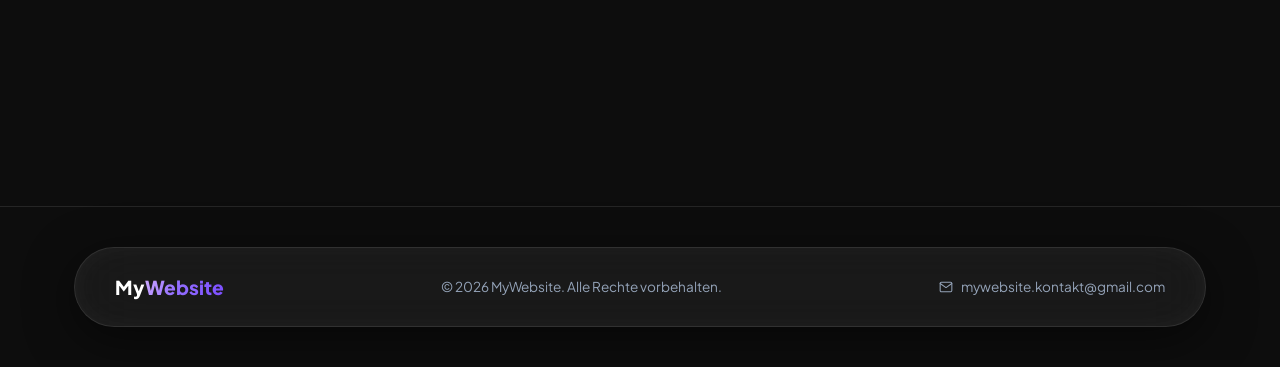
==== commit 5828d9b8: "xy" ====
--- a/about.html
+++ b/about.html
@@ -11,7 +11,7 @@
   <link rel="preconnect" href="https://fonts.gstatic.com" crossorigin />
 
   <!-- Stylesheet (Same as main site) -->
-  <link rel="stylesheet" href="css/style.css" />
+  <link rel="stylesheet" href="css/style.css?v=2.0" />
 </head>
 <body class="subpage about-page">
 
@@ -54,55 +54,87 @@
     <div class="container" style="padding-top: 120px;">
       
       <div class="reveal" style="max-width: 800px; margin: 0 auto; text-align: center; margin-bottom: 80px;">
-        <div class="section-label">Unsere Story</div>
-        <h1 class="hero-title">Leidenschaft für <span class="purple">Webdesign</span></h1>
-        <p class="section-subtitle">
+        <div class="section-label">Our Story</div>
+        <h1 class="hero-title" style="margin-top:20px;">Passion for <span class="purple">Digital Excellence</span></h1>
+        <p class="section-subtitle" style="margin: 20px auto 0;">
           Wir sind nicht nur eine Agentur. Wir sind Ihr Partner beim Aufbau einer 
           digitalen Identität, die Eindruck hinterlässt und Ergebnisse liefert.
         </p>
       </div>
 
-      <div class="glass-card reveal reveal-delay-2" style="padding: 60px; margin-bottom: 60px;">
-        <div style="display: grid; grid-template-columns: 1fr 1fr; gap: 60px; align-items: center;">
-          <div>
-            <h2 style="font-size: 2rem; margin-bottom: 24px; color: #fff;">Wer wir sind</h2>
-            <p style="color: var(--secondary); line-height: 1.8; margin-bottom: 20px;">
-              Gegründet mit der Vision, kleinen Unternehmen den Zugang zu professionellem High-End-Design zu ermöglichen, 
-              kombiniert MyWebsite Kreativität mit modernster Technologie.
+      <!-- Main Story Card -->
+      <div class="glass-card reveal reveal-delay-2" style="overflow: hidden; margin-bottom: 80px;">
+        <div style="display: grid; grid-template-columns: 1fr 1fr; gap: 0; align-items: stretch;">
+          
+          <div style="padding: 60px;">
+            <h2 style="font-size: 2.2rem; margin-bottom: 24px; color: #fff; letter-spacing: -0.02em;">Wer wir sind</h2>
+            <p style="color: var(--secondary); line-height: 1.8; margin-bottom: 24px;">
+              Gegründet mit einer klaren Vision: Kleinen Unternehmen den Zugang zu professionellem High-End-Design zu ermöglichen, das sonst nur Großkonzernen vorbehalten war. <strong>MyWebsite</strong> verbindet handwerkliche Kreativität mit modernster Technologie – und liefert Ergebnisse, die messbar sind.
             </p>
-            <p style="color: var(--secondary); line-height: 1.8;">
-              Unser Team besteht aus leidenschaftlichen Designern und Entwicklern, die jedes Projekt als Chance sehen, 
-              etwas Einzigartiges zu schaffen. Wir glauben an Transparenz, Schnelligkeit und kompromisslose Qualität.
+            <p style="color: var(--secondary); line-height: 1.8; margin-bottom: 0;">
+              Unser Team aus Designern und Entwicklern sieht jedes Projekt als Chance, etwas zu bauen, das wirklich zählt. Wir glauben nicht an Kompromisse. Wir glauben an Transparenz, Geschwindigkeit und Qualität, die für sich spricht.
             </p>
           </div>
-          <div style="background: rgba(124,77,255,0.05); border: 1px solid rgba(124,77,255,0.1); border-radius: 20px; padding: 40px; text-align: center;">
-             <div class="feature-icon" style="margin: 0 auto 24px auto;">
-                <svg width="24" height="24" viewBox="0 0 24 24" fill="none" stroke="currentColor" stroke-width="2" stroke-linecap="round" stroke-linejoin="round">
-                  <path d="M12 22s8-4 8-10V5l-8-3-8 3v7c0 6 8 10 8 10z"/>
-                </svg>
-             </div>
-             <h3 style="color:#fff; margin-bottom: 12px;">Unsere Mission</h3>
-             <p style="font-size: 0.9rem; color: var(--secondary);">Websites zu bauen, die nicht nur schön aussehen, sondern Ihr Geschäft messbar voranbringen.</p>
+
+          <!-- Team Visualization -->
+          <div style="position: relative; background: rgba(255,255,255,0.03); min-height: 400px; display: flex; align-items: center; justify-content: center; overflow: hidden;">
+            <div style="position: absolute; inset: 0; background: linear-gradient(135deg, rgba(124,77,255,0.1) 0%, transparent 100%);"></div>
+            
+            <!-- Graphic Element representing the team -->
+            <div style="text-align: center; z-index: 1; padding: 40px;">
+               <div style="width: 100px; height: 100px; background: var(--grad-primary); border-radius: 50%; display: flex; align-items: center; justify-content: center; margin: 0 auto 24px; box-shadow: 0 0 40px rgba(124,77,255,0.4); border: 2px solid rgba(255,255,255,0.2);">
+                  <svg width="40" height="40" viewBox="0 0 24 24" fill="none" stroke="#fff" stroke-width="2" stroke-linecap="round" stroke-linejoin="round">
+                    <path d="M17 21v-2a4 4 0 0 0-4-4H5a4 4 0 0 0-4 4v2"/><circle cx="9" cy="7" r="4"/><path d="M23 21v-2a4 4 0 0 0-3-3.87"/><path d="M16 3.13a4 4 0 0 1 0 7.75"/>
+                  </svg>
+               </div>
+               <h3 style="color:#fff; font-size: 1.4rem; margin-bottom: 12px; font-weight: 800;">Das Team</h3>
+               <p style="font-size: 0.9rem; color: var(--secondary); max-width: 260px; margin: 0 auto; line-height: 1.6;">
+                 Vier Experten, ein Ziel: Perfektion am Nano Banana Pro.
+               </p>
+            </div>
+            
+            <div style="position: absolute; bottom: 30px; right: 30px; background: var(--glass-bg); backdrop-filter: blur(14px); -webkit-backdrop-filter: blur(14px); padding: 12px 24px; border-radius: 50px; border: 1px solid var(--glass-border); font-size: 0.8rem; color: #fff; font-weight: 700; letter-spacing: 0.05em; box-shadow: var(--shadow);">
+              #DigitalExcellence
+            </div>
           </div>
         </div>
+      </div>
+
+      <!-- Mission Section -->
+      <div style="text-align: center; margin-bottom: 120px;" class="reveal reveal-delay-3">
+        <div style="width: 72px; height: 72px; background: var(--glass-bg); border-radius: 20px; border: 1px solid var(--glass-border); backdrop-filter: blur(10px); -webkit-backdrop-filter: blur(10px); display: flex; align-items: center; justify-content: center; margin: 0 auto 32px; color: var(--primary-light); box-shadow: var(--shadow), var(--glass-glow);">
+            <svg width="30" height="30" viewBox="0 0 24 24" fill="none" stroke="currentColor" stroke-width="1.8" stroke-linecap="round" stroke-linejoin="round">
+              <path d="M12 22s8-4 8-10V5l-8-3-8 3v7c0 6 8 10 8 10z"/>
+            </svg>
+        </div>
+        <h2 style="font-size: 2.5rem; color: #fff; margin-bottom: 24px;">Unsere <span class="purple">Mission</span></h2>
+        <p style="font-size: 1.2rem; color: var(--secondary); max-width: 700px; margin: 0 auto; line-height: 1.8;">
+          Websites zu bauen, die nicht nur schön aussehen – sondern Ihr Geschäft <strong>aktiv voranbringen</strong> und echte Ergebnisse liefern.
+        </p>
       </div>
 
     </div>
   </section>
 
-  <!-- Footer -->
+  <!-- ══════════════════════════════════════════════════════════
+       FOOTER
+       ══════════════════════════════════════════════════════════ -->
   <footer class="footer">
     <div class="container">
       <div class="footer-inner">
         <div class="footer-logo">My<span>Website</span></div>
         <p class="footer-center">&copy; 2026 MyWebsite. Alle Rechte vorbehalten.</p>
-        <a class="footer-email" href="mailto:mywebsite.kontakt@gmail.com">
+        <a class="footer-email" href="mailto:mywebsite.kontakt@gmail.com" aria-label="E-Mail senden">
+          <svg width="14" height="14" viewBox="0 0 24 24" fill="none" stroke="currentColor" stroke-width="1.8" stroke-linecap="round" stroke-linejoin="round" aria-hidden="true">
+            <path d="M4 4h16c1.1 0 2 .9 2 2v12c0 1.1-.9 2-2 2H4c-1.1 0-2-.9-2-2V6c0-1.1.9-2 2-2z"/>
+            <polyline points="22,6 12,13 2,6"/>
+          </svg>
           mywebsite.kontakt@gmail.com
         </a>
       </div>
     </div>
   </footer>
 
-  <script src="js/main.js"></script>
+  <script src="js/main.js?v=2.0"></script>
 </body>
 </html>
--- a/css/style.css
+++ b/css/style.css
@@ -12,25 +12,28 @@
   --text-on-bg:    #FFFFFF;
   --text-dim:      #B0BEC5;
   
-  --primary:       #7C4DFF;
-  --primary-light: #C084FF;
-  --primary-mid:   #9C6FFF;
+  --primary:       #7B4DFF;
+  --primary-light: #B584FF;
+  --primary-mid:   #946FFF;
   --primary-dark:  #5B35CC;
-  --primary-glow:  rgba(124,77,255,0.45);
-
-  /* Gradient tokens */
-  --grad-primary:  linear-gradient(135deg, #C084FF 0%, #7C4DFF 100%);
-  --grad-text:     linear-gradient(110deg, #D4AAFF 0%, #9C6FFF 40%, #7C4DFF 100%);
-  --grad-glow:     linear-gradient(135deg, rgba(192,132,255,0.18) 0%, rgba(124,77,255,0.10) 100%);
-
-  --secondary:     #B0BEC5;
-  --tertiary:      #E0E0E0;
-  --glass-bg:      rgba(255,255,255,0.042);
-  --glass-border:  rgba(255,255,255,0.09);
-  --glass-hover:   rgba(255,255,255,0.07);
-  --shadow:        0 8px 32px rgba(0,0,0,0.45);
-  --radius:        16px;
-  --radius-sm:     10px;
+  --primary-glow:  rgba(123,77,255,0.40);
+
+  /* Gradient tokens: slightly cooler */
+  --grad-primary:  linear-gradient(135deg, #B584FF 0%, #7B4DFF 100%);
+  --grad-text:     linear-gradient(110deg, #CEAAFF 0%, #946FFF 40%, #7B4DFF 100%);
+  --grad-glow:     linear-gradient(135deg, rgba(181,132,255,0.15) 0%, rgba(123,77,255,0.08) 100%);
+
+  --secondary:     #94A3B8;
+  --tertiary:      #F8FAFC;
+  --glass-bg:      rgba(255,255,255,0.05);
+  --glass-border:  rgba(255,255,255,0.10);
+  --glass-hover:   rgba(255,255,255,0.08);
+  --glass-blur:    30px;
+  --glass-glow:    inset 0 0 25px rgba(255,255,255,0.04);
+  
+  --shadow:        0 12px 48px rgba(0,0,0,0.5);
+  --radius:        18px;
+  --radius-sm:     12px;
   --transition:    0.35s cubic-bezier(0.4, 0, 0.2, 1);
 }
 
@@ -95,7 +98,7 @@
 
 .bg-orb-2 {
   width: 560px; height: 560px;
-  background: radial-gradient(circle at 60% 60%, #C084FF 0%, #7C4DFF 50%, transparent 75%);
+  background: radial-gradient(circle at 60% 60%, #B584FF 0%, #7B4DFF 50%, transparent 75%);
   opacity: 0.07;
   bottom: -180px; right: -180px;
   animation: orb2 28s ease-in-out infinite alternate;
@@ -252,17 +255,17 @@
   background: var(--glass-bg);
   border: 1px solid var(--glass-border);
   border-radius: var(--radius);
-  backdrop-filter: blur(18px);
-  -webkit-backdrop-filter: blur(18px);
-  box-shadow: var(--shadow);
-  transition: background var(--transition), transform var(--transition), box-shadow var(--transition), border-color var(--transition);
+  backdrop-filter: blur(var(--glass-blur));
+  -webkit-backdrop-filter: blur(var(--glass-blur));
+  box-shadow: var(--shadow), var(--glass-glow);
+  transition: all var(--transition);
 }
 
 .glass-card:hover {
   background: var(--glass-hover);
   transform: translateY(-5px);
-  box-shadow: 0 20px 52px rgba(124,77,255,0.20);
-  border-color: rgba(192,132,255,0.18);
+  box-shadow: 0 20px 52px rgba(0,0,0,0.45), var(--glass-glow);
+  border-color: rgba(192,132,255,0.22);
 }
 
 /* ============================================================
@@ -278,49 +281,38 @@
   font-size: 0.95rem;
   font-weight: 700;
   cursor: pointer;
-  border: none;
+  border: 1px solid var(--glass-border);
   transition: all var(--transition);
   white-space: nowrap;
   position: relative;
   overflow: hidden;
-}
-
-/* Shimmer pseudo-element on hover */
-.btn::after {
-  content: '';
-  position: absolute;
-  inset: 0;
-  background: linear-gradient(120deg, transparent 30%, rgba(255,255,255,0.15) 50%, transparent 70%);
-  transform: translateX(-100%);
-  transition: transform 0.55s ease;
-  border-radius: inherit;
-}
-
-.btn:hover::after { transform: translateX(100%); }
+  backdrop-filter: blur(12px);
+  -webkit-backdrop-filter: blur(12px);
+}
 
 .btn-primary {
   background: var(--grad-primary);
   color: #fff;
+  border: none;
   box-shadow: 0 4px 24px rgba(124,77,255,0.35);
 }
 
 .btn-primary:hover {
-  background: linear-gradient(135deg, #D4AAFF 0%, #8f5fff 100%);
   transform: translateY(-2px) scale(1.03);
   box-shadow: 0 10px 38px rgba(124,77,255,0.55), 0 0 0 5px rgba(192,132,255,0.12);
 }
 
 .btn-secondary {
-  background: transparent;
+  background: var(--glass-bg);
   color: var(--text-on-bg);
-  border: 1.5px solid var(--glass-border);
+  box-shadow: var(--shadow), var(--glass-glow);
 }
 
 .btn-secondary:hover {
-  border-color: var(--primary-mid);
-  color: var(--primary-light);
-  transform: translateY(-2px) scale(1.03);
-  box-shadow: 0 4px 24px rgba(124,77,255,0.18);
+  background: var(--glass-hover);
+  border-color: var(--primary-light);
+  transform: translateY(-2px);
+  box-shadow: 0 10px 30px rgba(0,0,0,0.4), var(--glass-glow);
 }
 
 /* ============================================================
@@ -337,17 +329,13 @@
   padding: 12px 0;
   transition: all 0.4s cubic-bezier(0.4, 0, 0.2, 1);
   
-  /* Glassmorphism Effect - Extra transparent as requested */
-  background: rgba(255, 255, 255, 0.02); 
-  backdrop-filter: blur(14px);
-  -webkit-backdrop-filter: blur(14px);
+  background: var(--glass-bg);
+  backdrop-filter: blur(var(--glass-blur));
+  -webkit-backdrop-filter: blur(var(--glass-blur));
   
-  /* Rounded Pill Shape */
-  border: 1px solid rgba(255, 255, 255, 0.07);
+  border: 1px solid var(--glass-border);
   border-radius: 100px;
-  
-  /* Floating Shadow */
-  box-shadow: 0 10px 40px rgba(0, 0, 0, 0.25);
+  box-shadow: var(--shadow), var(--glass-glow);
 }
 
 .navbar.scrolled {
@@ -439,20 +427,23 @@
 
 /* Mobile menu */
 .mobile-menu {
-  display: none;
+  display: flex;
   position: fixed;
   top: 0; left: 0;
   width: 100%; height: 100%;
-  background: rgba(13,13,13,0.97);
-  backdrop-filter: blur(24px);
-  z-index: 998;
+  background: rgba(10,10,10,0.92);
+  backdrop-filter: blur(var(--glass-blur));
+  -webkit-backdrop-filter: blur(var(--glass-blur));
+  z-index: 1001; 
   flex-direction: column;
   align-items: center;
   justify-content: center;
   gap: 36px;
   opacity: 0;
-  transform: translateY(-10px);
-  transition: opacity var(--transition), transform var(--transition);
+  visibility: hidden;
+  transform: scale(1.1);
+  transition: opacity 0.4s ease, transform 0.4s cubic-bezier(0.2, 0.8, 0.2, 1), visibility 0.4s;
+  pointer-events: none;
 }
 
 .mobile-menu.open {
@@ -517,16 +508,16 @@
   gap: 8px;
   padding: 7px 18px;
   border-radius: 50px;
-  border: 1px solid rgba(192,132,255,0.35);
-  background: linear-gradient(135deg, rgba(192,132,255,0.10) 0%, rgba(124,77,255,0.06) 100%);
+  background: var(--glass-bg);
+  backdrop-filter: blur(var(--glass-blur));
+  -webkit-backdrop-filter: blur(var(--glass-blur));
+  border: 1px solid var(--glass-border);
+  box-shadow: var(--shadow), var(--glass-glow);
   font-size: 0.8rem;
   font-weight: 700;
   letter-spacing: 0.06em;
   margin-bottom: 28px;
-  background-clip: padding-box;
-  /* gradient text in badge */
   color: var(--primary-mid);
-  background: linear-gradient(135deg, rgba(192,132,255,0.1) 0%, rgba(124,77,255,0.06) 100%);
 }
 
 .hero-badge-text {
@@ -573,18 +564,32 @@
   display: flex;
   justify-content: center;
   align-items: center;
+  perspective: 1200px;
+}
+
+.hero-mockup-wrapper {
+  width: 100%;
+  max-width: 440px;
+  animation: float 8s ease-in-out infinite;
 }
 
 .hero-mockup {
   width: 100%;
-  max-width: 440px;
   border-radius: var(--radius);
-  background: rgba(255,255,255,0.04);
-  border: 1px solid rgba(192,132,255,0.18);
-  backdrop-filter: blur(20px);
-  box-shadow: 0 20px 60px rgba(0,0,0,0.5), 0 0 0 1px rgba(124,77,255,0.15);
+  background: var(--glass-bg);
+  border: 1px solid var(--glass-border);
+  backdrop-filter: blur(var(--glass-blur));
+  -webkit-backdrop-filter: blur(var(--glass-blur));
+  box-shadow: var(--shadow), var(--glass-glow);
   overflow: hidden;
-  animation: float 8s ease-in-out infinite;
+  transform-style: preserve-3d;
+  
+  /* Tilt variables updated via JS */
+  --tilt-x: 0deg;
+  --tilt-y: 0deg;
+  transform: rotateX(var(--tilt-x)) rotateY(var(--tilt-y));
+  transition: transform 0.2s cubic-bezier(0.2, 0.8, 0.2, 1);
+  will-change: transform;
 }
 
 @keyframes float {
@@ -645,9 +650,12 @@
 }
 
 .mockup-card-item {
-  border-radius: 10px;
-  background: rgba(124,77,255,0.1);
-  border: 1px solid rgba(192,132,255,0.18);
+  border-radius: 12px;
+  background: var(--glass-bg);
+  backdrop-filter: blur(var(--glass-blur));
+  -webkit-backdrop-filter: blur(var(--glass-blur));
+  border: 1px solid var(--glass-border);
+  box-shadow: var(--shadow), var(--glass-glow);
   height: 64px;
   display: flex;
   align-items: center;
@@ -686,6 +694,12 @@
   flex-direction: column;
   align-items: center;
   gap: 6px;
+  padding: 12px 16px;
+  border-radius: 40px;
+  background: var(--glass-bg);
+  backdrop-filter: blur(var(--glass-blur));
+  -webkit-backdrop-filter: blur(var(--glass-blur));
+  border: 1px solid var(--glass-border);
   color: var(--secondary);
   font-size: 0.72rem;
   font-weight: 600;
@@ -978,9 +992,11 @@
 .browser-window {
   border-radius: var(--radius);
   overflow: hidden;
-  border: 1px solid rgba(192,132,255,0.12);
-  box-shadow: 0 24px 80px rgba(0,0,0,0.6), 0 0 0 1px rgba(124,77,255,0.10);
-  background: #111;
+  background: var(--glass-bg);
+  backdrop-filter: blur(var(--glass-blur));
+  -webkit-backdrop-filter: blur(var(--glass-blur));
+  border: 1px solid var(--glass-border);
+  box-shadow: var(--shadow), var(--glass-glow);
 }
 
 .browser-chrome {
@@ -988,13 +1004,15 @@
   align-items: center;
   gap: 8px;
   padding: 13px 18px;
-  background: rgba(255,255,255,0.04);
-  border-bottom: 1px solid rgba(255,255,255,0.07);
+  background: rgba(255,255,255,0.03);
+  backdrop-filter: blur(var(--glass-blur));
+  -webkit-backdrop-filter: blur(var(--glass-blur));
+  border-bottom: 1px solid var(--glass-border);
 }
 
 .browser-dot { width: 11px; height: 11px; border-radius: 50%; flex-shrink: 0; }
 .browser-dot.red    { background: #FF5F57; }
-.browser-dot.yellow { background: #FEBC2E; }
+.browser-dot.yellow { background: #EAB308; }
 .browser-dot.green  { background: #28C840; }
 
 .browser-url {
@@ -1108,26 +1126,23 @@
   position: absolute;
   top: 50%; left: 50%;
   transform: translate(-50%, -50%) scale(0.9);
-  /* Glassmorphism: even more transparent */
-  background: linear-gradient(135deg, rgba(255,255,255,0.05) 0%, rgba(255,255,255,0.1) 100%);
+  background: var(--glass-bg);
   color: #fff;
-  padding: 14px 32px;
-  border-radius: 40px;
-  font-size: 0.9rem;
+  padding: 16px 36px;
+  border-radius: 50px;
+  font-size: 0.95rem;
   font-weight: 700;
   letter-spacing: 0.5px;
-  opacity: 1; /* Always visible when inactive */
-  pointer-events: none; /* Let clicks pass through to the overlay */
-  
-  /* Key glassmorphism ingredients */
-  backdrop-filter: blur(12px);
-  -webkit-backdrop-filter: blur(12px);
-  border: 1px solid rgba(255,255,255,0.12);
-  
-  transition: transform 0.45s cubic-bezier(0.34, 1.56, 0.64, 1), box-shadow 0.4s ease, background 0.3s ease, border-color 0.3s ease;
-  box-shadow: 0 10px 30px rgba(0,0,0,0.2);
+  opacity: 1; 
+  pointer-events: none; 
   white-space: nowrap;
   z-index: 10;
+  
+  backdrop-filter: blur(var(--glass-blur));
+  -webkit-backdrop-filter: blur(var(--glass-blur));
+  border: 1px solid var(--glass-border);
+  box-shadow: var(--shadow), var(--glass-glow);
+  transition: transform 0.45s cubic-bezier(0.34, 1.56, 0.64, 1), box-shadow 0.4s ease, background 0.3s ease, border-color 0.3s ease;
 }
 
 /* Trigger the 'glow and grow' animation when hovering anywhere in the browser area */
@@ -1345,12 +1360,26 @@
   border-top: 1px solid var(--glass-border);
 }
 
+.footer {
+  padding: 40px 0;
+  margin-top: 60px;
+  position: relative;
+  z-index: 10;
+}
+
 .footer-inner {
   display: flex;
   align-items: center;
   justify-content: space-between;
   flex-wrap: wrap;
   gap: 16px;
+  padding: 24px 40px;
+  background: var(--glass-bg);
+  backdrop-filter: blur(var(--glass-blur));
+  -webkit-backdrop-filter: blur(var(--glass-blur));
+  border-radius: 60px;
+  border: 1px solid var(--glass-border);
+  box-shadow: var(--shadow), var(--glass-glow);
 }
 
 .footer-logo {
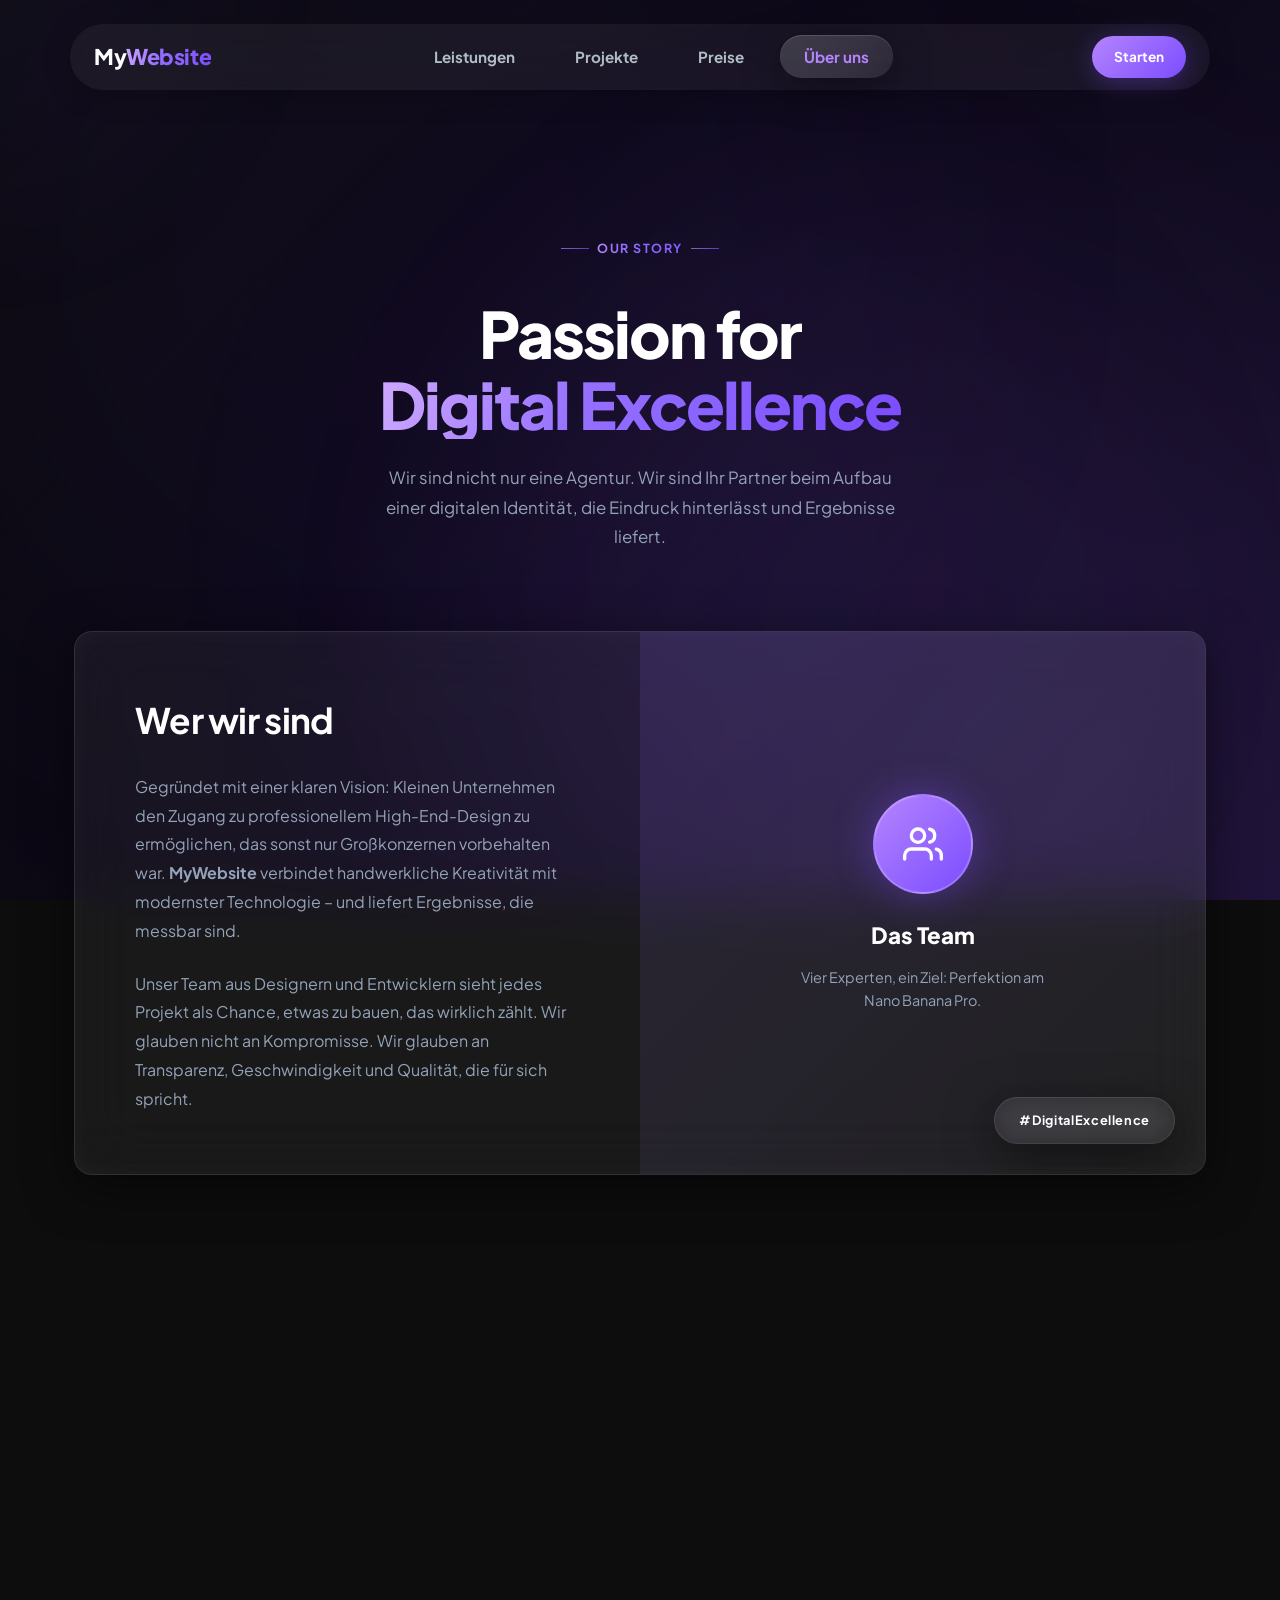
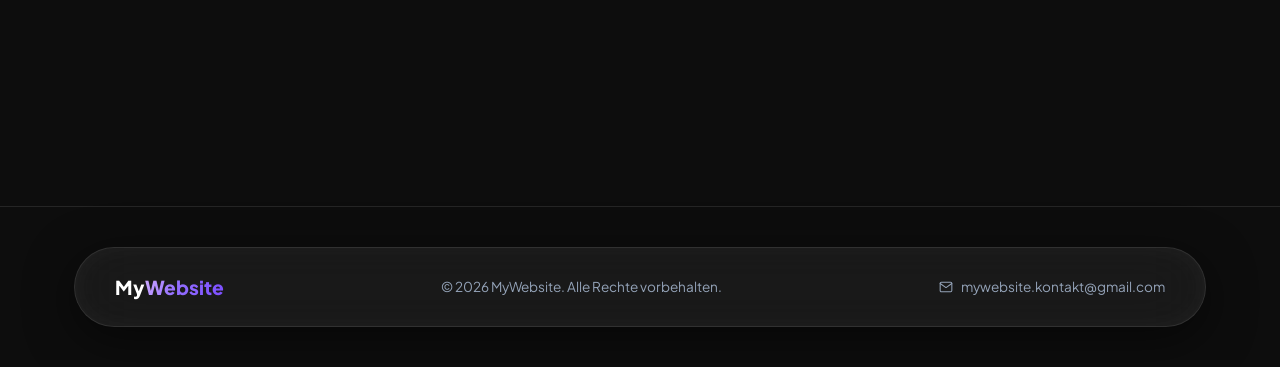
==== commit 15671b8d: "s" ====
--- a/about.html
+++ b/about.html
@@ -15,11 +15,12 @@
 </head>
 <body class="subpage about-page">
 
-  <!-- ── Ambient Background ──────────────────────────────── -->
-  <canvas id="bgCanvas" aria-hidden="true"></canvas>
-  <div class="bg-orb bg-orb-1" aria-hidden="true"></div>
-  <div class="bg-orb bg-orb-2" aria-hidden="true"></div>
-  <div class="bg-grid" aria-hidden="true"></div>
+  <!-- ── Ambient Background (Liquid Aurora) ────────────────── -->
+  <div class="ambient-layer" aria-hidden="true">
+    <div class="ambient-shape ambient-shape-1"></div>
+    <div class="ambient-shape ambient-shape-2"></div>
+    <div class="ambient-shape ambient-shape-3"></div>
+  </div>
   <div class="mouse-glow" id="mouseGlow" aria-hidden="true"></div>
 
   <!-- ══════════════════════════════════════════════════════════
@@ -32,6 +33,7 @@
       </a>
 
       <ul class="nav-links" role="list">
+        <div class="nav-indicator" id="navIndicator"></div>
         <li><a href="index.html#features">Leistungen</a></li>
         <li><a href="index.html#examples">Projekte</a></li>
         <li><a href="index.html#contact">Preise</a></li>
--- a/css/style.css
+++ b/css/style.css
@@ -88,72 +88,88 @@
   will-change: transform;
 }
 
-.bg-orb-1 {
-  width: 680px; height: 680px;
-  background: radial-gradient(circle at 40% 40%, #9C6FFF 0%, #7C4DFF 40%, transparent 70%);
-  opacity: 0.09;
-  top: -220px; left: -220px;
-  animation: orb1 22s ease-in-out infinite alternate;
-}
-
-.bg-orb-2 {
-  width: 560px; height: 560px;
-  background: radial-gradient(circle at 60% 60%, #B584FF 0%, #7B4DFF 50%, transparent 75%);
-  opacity: 0.07;
-  bottom: -180px; right: -180px;
-  animation: orb2 28s ease-in-out infinite alternate;
-}
-
-.bg-orb-3 {
-  width: 420px; height: 420px;
-  background: radial-gradient(circle, #7C4DFF 0%, transparent 70%);
-  opacity: 0.06;
-  top: 38%; left: 55%;
-  animation: orb3 19s ease-in-out infinite alternate;
-}
-
-.bg-orb-4 {
-  width: 300px; height: 300px;
-  background: radial-gradient(circle, #C084FF 0%, transparent 70%);
-  opacity: 0.05;
-  top: 15%; right: 8%;
-  animation: orb4 24s ease-in-out infinite alternate;
-}
-
-@keyframes orb1 {
-  from { transform: translate(0, 0) scale(1); }
-  to   { transform: translate(70px, 55px) scale(1.12); }
-}
-@keyframes orb2 {
-  from { transform: translate(0, 0) scale(1); }
-  to   { transform: translate(-60px, -45px) scale(1.08); }
-}
-@keyframes orb3 {
-  from { transform: translate(0, 0) scale(0.95); }
-  to   { transform: translate(-80px, 60px) scale(1.1); }
-}
-@keyframes orb4 {
-  from { transform: translate(0, 0) scale(1); }
-  to   { transform: translate(40px, 70px) scale(1.15); }
-}
-
-/* Subtle animated grid overlay */
-.bg-grid {
+/* ══════════════════════════════════════════════════════════
+   AMBIENT BACKGROUND (Liquid Aurora)
+   ══════════════════════════════════════════════════════════ */
+.ambient-layer {
   position: fixed;
   inset: 0;
-  z-index: 0;
+  z-index: -1;
+  overflow: hidden;
+  /* Premium dark hypnotic gradient pulse */
+  background: 
+    radial-gradient(circle at 50% 50%, rgba(181,132,255,0.08) 0%, transparent 65%),
+    linear-gradient(135deg, #0A0A0A 0%, #100825 50%, #0A0A0A 100%);
+  background-size: 200% 200%;
+  animation: center-pulse 20s ease-in-out infinite alternate;
   pointer-events: none;
-  background-image:
-    linear-gradient(rgba(124,77,255,0.04) 1px, transparent 1px),
-    linear-gradient(90deg, rgba(124,77,255,0.04) 1px, transparent 1px);
-  background-size: 72px 72px;
-  animation: grid-shift 40s linear infinite;
-}
-
-@keyframes grid-shift {
-  from { background-position: 0 0; }
-  to   { background-position: 72px 72px; }
-}
+}
+
+@keyframes center-pulse {
+  0%   { background-position: 0% 0%; opacity: 0.8; }
+  50%  { background-position: 50% 50%; opacity: 1; }
+  100% { background-position: 100% 100%; opacity: 0.9; }
+}
+
+.ambient-shape {
+  position: absolute;
+  border-radius: 50%;
+  filter: blur(140px);
+  -webkit-filter: blur(140px);
+  opacity: 0.05;
+  will-change: transform;
+}
+
+.ambient-shape-1 {
+  width: 1000px; height: 1000px;
+  background: var(--primary);
+  top: -250px; left: -100px;
+  opacity: 0.05;
+  animation: float-slow 35s ease-in-out infinite alternate;
+}
+
+.ambient-shape-2 {
+  width: 850px; height: 850px;
+  background: var(--primary-light);
+  bottom: -150px; right: -80px;
+  opacity: 0.05;
+  animation: float-slower 45s ease-in-out infinite alternate-reverse;
+}
+
+.ambient-shape-3 {
+  width: 700px; height: 700px;
+  background: #5B35CC;
+  top: 25%; left: 30%;
+  opacity: 0.045;
+  animation: float-alt 38s ease-in-out infinite alternate;
+}
+
+/* Texture overlay for that premium grain feel */
+.ambient-layer::after {
+  content: "";
+  position: absolute;
+  inset: 0;
+  background-image: url("data:image/svg+xml,%3Csvg viewBox='0 0 200 200' xmlns='http://www.w3.org/2000/svg'%3E%3Cfilter id='noiseFilter'%3E%3CfeTurbulence type='fractalNoise' baseFrequency='0.65' numOctaves='3' stitchTiles='stitch'/%3E%3C/filter%3E%3Crect width='100%25' height='100%25' filter='url(%23noiseFilter)'/%3E%3C/svg%3E");
+  opacity: 0.02;
+  mix-blend-mode: soft-light;
+  pointer-events: none;
+}
+
+@keyframes float-slow {
+  0%   { transform: translate(0, 0) scale(1) rotate(0deg); }
+  100% { transform: translate(220px, 140px) scale(1.15) rotate(55deg); }
+}
+
+@keyframes float-slower {
+  0%   { transform: translate(0, 0) scale(1) rotate(0deg); }
+  100% { transform: translate(-180px, -150px) scale(1.2) rotate(-40deg); }
+}
+
+@keyframes float-alt {
+  0%   { transform: translate(0, 0) scale(1); }
+  100% { transform: translate(-130px, 180px) scale(0.9); }
+}
+
 
 /* Mouse spotlight glow following cursor */
 .mouse-glow {
@@ -333,16 +349,16 @@
   backdrop-filter: blur(var(--glass-blur));
   -webkit-backdrop-filter: blur(var(--glass-blur));
   
-  border: 1px solid var(--glass-border);
+  border: none;
   border-radius: 100px;
-  box-shadow: var(--shadow), var(--glass-glow);
+  box-shadow: 0 4px 30px rgba(0, 0, 0, 0.2);
 }
 
 .navbar.scrolled {
   top: 12px;
   padding: 10px 0;
   background: rgba(255, 255, 255, 0.045);
-  border-color: rgba(255, 255, 255, 0.12);
+  border: none;
   box-shadow: 0 15px 50px rgba(0, 0, 0, 0.4);
 }
 
@@ -369,29 +385,48 @@
 .nav-links {
   display: flex;
   align-items: center;
-  gap: 36px;
+  gap: 12px;
+  position: relative;
+  padding: 4px;
+  border-radius: 14px;
 }
 
 .nav-links a {
-  font-size: 0.9rem;
-  font-weight: 600;
-  color: var(--secondary);
+  font-size: 0.95rem;
+  font-weight: 700;
+  color: var(--text-dim);
   transition: color var(--transition);
+  text-decoration: none;
+  padding: 12px 24px;
+  border-radius: 99px;
   position: relative;
-}
-
-.nav-links a::after {
-  content: '';
+  z-index: 1;
+}
+
+.nav-indicator {
   position: absolute;
-  bottom: -3px; left: 0;
-  width: 0; height: 1.5px;
-  background: var(--grad-primary);
-  transition: width var(--transition);
+  height: calc(100% - 12px);
+  background: linear-gradient(135deg, rgba(255,255,255,0.16) 0%, rgba(255,255,255,0.08) 100%);
+  backdrop-filter: blur(32px);
+  -webkit-backdrop-filter: blur(32px);
+  border: none;
   border-radius: 99px;
-}
-
-.nav-links a:hover { color: var(--text-on-bg); }
-.nav-links a:hover::after { width: 100%; }
+  z-index: 0;
+  transition: all 0.45s cubic-bezier(0.2, 1, 0.2, 1.12);
+  pointer-events: none;
+  opacity: 0;
+  box-shadow: 
+    inset 0 1px 1px rgba(255,255,255,0.15),
+    0 10px 40px rgba(0,0,0,0.4);
+}
+
+.nav-links a:hover,
+.nav-links a.active { 
+  color: #fff; 
+}
+
+/* Remove old underline */
+.nav-links a::after { display: none !important; }
 
 .nav-actions { display: flex; align-items: center; gap: 12px; }
 
@@ -736,8 +771,7 @@
 }
 
 .features.state-manual::before {
-  opacity: 1;
-  background: radial-gradient(circle at 50% 100%, rgba(255,95,87,0.07) 0%, transparent 80%);
+  opacity: 0; /* Background remains neutral as requested */
 }
 
 .features.state-autopilot::before {
@@ -919,6 +953,20 @@
 
 .solution-item.highlight {
   border-color: rgba(124,77,255,0.22);
+}
+
+/* In manual state, cards get a subtle red accent */
+.state-manual .solution-item {
+  border: 1px solid rgba(255, 95, 87, 0.2);
+  background: rgba(255, 95, 87, 0.03);
+  box-shadow: 0 4px 20px rgba(255, 95, 87, 0.05);
+}
+
+/* In autopilot state, cards get a premium green accent */
+.state-autopilot .solution-item {
+  border: 1px solid rgba(40, 200, 64, 0.25);
+  background: rgba(40, 200, 64, 0.04);
+  box-shadow: 0 4px 24px rgba(40, 200, 64, 0.08);
 }
 
 .solution-item.highlight:hover {
